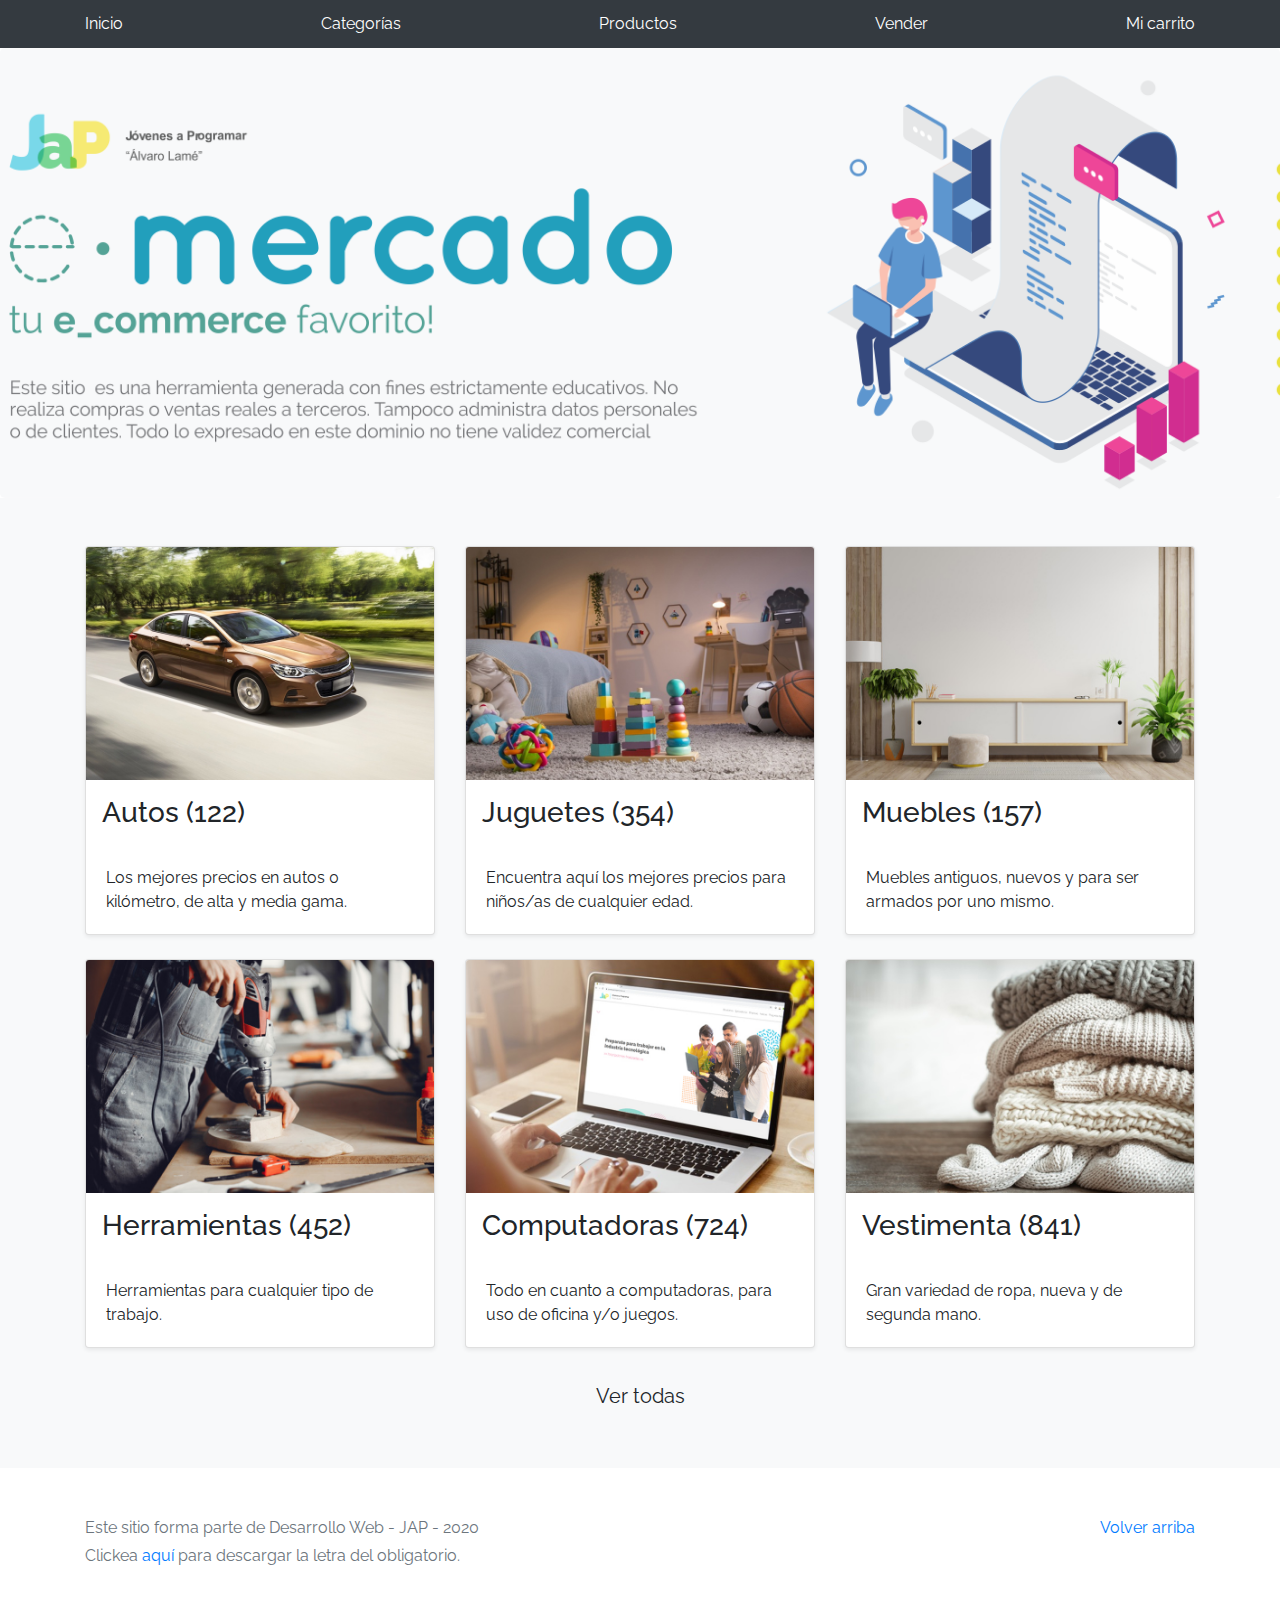
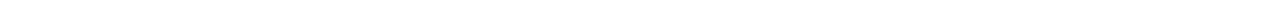
==== index.html @ a1d1731e "Commit inicial" ====
<!DOCTYPE html>
<!-- saved from url=(0049)https://getbootstrap.com/docs/4.3/examples/album/ -->
<html lang="en">
  <head>
    <meta http-equiv="Content-Type" content="text/html; charset=UTF-8">
    <meta name="viewport" content="width=device-width, initial-scale=1, shrink-to-fit=no">
    <meta name="description" content="">
    <title>eMercado - Todo lo que busques está aquí</title>

    <link rel="canonical" href="https://getbootstrap.com/docs/4.3/examples/album/">
    <link href="https://fonts.googleapis.com/css?family=Raleway:300,300i,400,400i,700,700i,900,900i" rel="stylesheet">
    <!-- Bootstrap core CSS -->
    <link href="css/bootstrap.min.css" rel="stylesheet">
    <link href="css/styles.css" rel="stylesheet">
  </head>
  <body>
    <nav class="site-header sticky-top py-1 bg-dark">
      <div class="container d-flex flex-column flex-md-row justify-content-between">
        <a class="py-2 d-none d-md-inline-block" href="index.html">Inicio</a>
        <a class="py-2 d-none d-md-inline-block" href="categories.html">Categorías</a>
        <a class="py-2 d-none d-md-inline-block" href="products.html">Productos</a>
        <a class="py-2 d-none d-md-inline-block" href="sell.html">Vender</a>
        <a class="py-2 d-none d-md-inline-block" href="cart.html">Mi carrito</a>
      </div>
    </nav>
    <main role="main">
      <section class="jumbotron text-center">
        <div class="m-5">
          <h1></h1>
        </div>
      </section>
      <div class="album py-5 bg-light">
        <div class="container">
          <div class="row">
            <div class="col-md-4">
              <a href="categories.html" class="card mb-4 shadow-sm custom-card">
                <img class="bd-placeholder-img card-img-top"  src="img/cat1.jpg">
                <h3 class="m-3">Autos (122)</h3>
                <div class="card-body">
                  <p class="card-text">Los mejores precios en autos 0 kilómetro, de alta y media gama.</p>
                </div>
              </a>
            </div>
            <div class="col-md-4">
                <a href="categories.html" class="card mb-4 shadow-sm custom-card">
                  <img class="bd-placeholder-img card-img-top" src="img/cat2.jpg">
                  <h3 class="m-3">Juguetes (354)</h3>
                  <div class="card-body">
                    <p class="card-text">Encuentra aquí los mejores precios para niños/as de cualquier edad.</p>
                  </div>
                </a>
            </div>
            <div class="col-md-4">
                <a href="categories.html" class="card mb-4 shadow-sm custom-card">
                  <img class="bd-placeholder-img card-img-top" src="img/cat3.jpg">
                  <h3 class="m-3">Muebles (157)</h3>
                  <div class="card-body">
                    <p class="card-text">Muebles antiguos, nuevos y para ser armados por uno mismo.</p>
                  </div>
                </a>
            </div>
            <div class="col-md-4">
                <a href="categories.html" class="card mb-4 shadow-sm custom-card">
                  <img class="bd-placeholder-img card-img-top" src="img/cat4.jpg">
                  <h3 class="m-3">Herramientas (452)</h3>
                  <div class="card-body">
                    <p class="card-text">Herramientas para cualquier tipo de trabajo.</p>
                  </div>
                </a>
            </div>
            <div class="col-md-4">
                <a href="categories.html" class="card mb-4 shadow-sm custom-card">
                  <img class="bd-placeholder-img card-img-top" src="img/cat5.jpg">
                  <h3 class="m-3">Computadoras (724)</h3>
                  <div class="card-body">
                    <p class="card-text">Todo en cuanto a computadoras, para uso de oficina y/o juegos.</p>
                  </div>
                </a>
            </div>
            <div class="col-md-4">
                <a href="categories.html" class="card mb-4 shadow-sm custom-card">
                  <img class="bd-placeholder-img card-img-top" src="img/cat6.jpg">
                  <h3 class="m-3">Vestimenta (841)</h3>
                  <div class="card-body">
                    <p class="card-text">Gran variedad de ropa, nueva y de segunda mano.</p>
                  </div>
                </a>
            </div>
          </div>
          <div class="row">
              <a type="button" class="btn btn-light btn-lg btn-block" href="categories.html">Ver todas</a>
          </div>
        </div>
      </div>
    </main>
    <footer class="text-muted">
      <div class="container">
        <p class="float-right">
          <a href="#">Volver arriba</a>
        </p>
        <p>Este sitio forma parte de Desarrollo Web - JAP - 2020</p>
        <p>Clickea <a target="_blank" href="Letra.pdf">aquí</a> para descargar la letra del obligatorio.</p>
      </div>
    </footer>
    <script src="js/jquery-3.4.1.min.js"></script>
    <script src="js/bootstrap.bundle.min.js"></script>
    <script src="js/init.js"></script>
  </body>
</html>
---- css/styles.css ----
.jumbotron, .card-body, .container, .site-header{
    font-family: 'Raleway', serif !important;
}

.jumbotron .display-4{
    font-weight: bold;
}

.jumbotron {
  height: 50vh;
  padding: 5em inherit;
  margin-bottom: 0;
  background-color: #53C0FB;
  background: url('../img/cover_back.png');
  background-size: cover;
  background-position: center;
  background-repeat: no-repeat;
  color: black;
  font-weight: bold;
}

@media (min-width: 768px) {
  .jumbotron {
    padding-top: 6rem;
    padding-bottom: 6rem;
  }
}

.jumbotron p:last-child {
  margin-bottom: 0;
}

.jumbotron-heading {
  font-weight: 300;
}

.jumbotron .container {
  max-width: 40rem;
  background-color: rgba(255, 255, 255, 0.5);
  border-radius: 10px;
  text-shadow: 1px 1px 2px grey;
}

.jumbotron .lead{
  font-size: 38px;
}

footer {
  padding-top: 3rem;
  padding-bottom: 3rem;
}

footer p {
  margin-bottom: .25rem;
}

.site-header a {
  color: white;
  transition: ease-in-out color .15s;
}

.light-text {
  color: white;
}

.site-header .dropdown-menu a {
  color: black;
}

.dropzone{
  border: 2px dashed #0087F7;
  border-radius: 5px;
  background: white;
}

.alert{
  position: fixed;
  top:80px;
  width: 50%;
  left: 50%;
  transform: translate(-50%, 0);
}

.lds-ring {
  display: inline-block;
  position: relative;
  width: 64px;
  height: 64px;
  top:50%;
  left: 50%;
}
.lds-ring div {
  box-sizing: border-box;
  display: block;
  position: absolute;
  width: 51px;
  height: 51px;
  margin: 6px;
  border: 6px solid #fff;
  border-radius: 50%;
  animation: lds-ring 1.2s cubic-bezier(0.5, 0, 0.5, 1) infinite;
  border-color: #fff transparent transparent transparent;
}
.lds-ring div:nth-child(1) {
  animation-delay: -0.45s;
}
.lds-ring div:nth-child(2) {
  animation-delay: -0.3s;
}
.lds-ring div:nth-child(3) {
  animation-delay: -0.15s;
}
@keyframes lds-ring {
  0% {
    transform: rotate(0deg);
  }
  100% {
    transform: rotate(360deg);
  }
}

#spinner-wrapper{
  position: fixed;
  background-color: rgba(0,0,0,0.5);
  width:100%;
  height: 100%;
  top:0;
  left:0;
  z-index: 1021;
  display: none;
}

a.custom-card,
a.custom-card:hover {
  color: inherit;
  text-decoration: inherit;
}

.checked {
  color: orange;
}
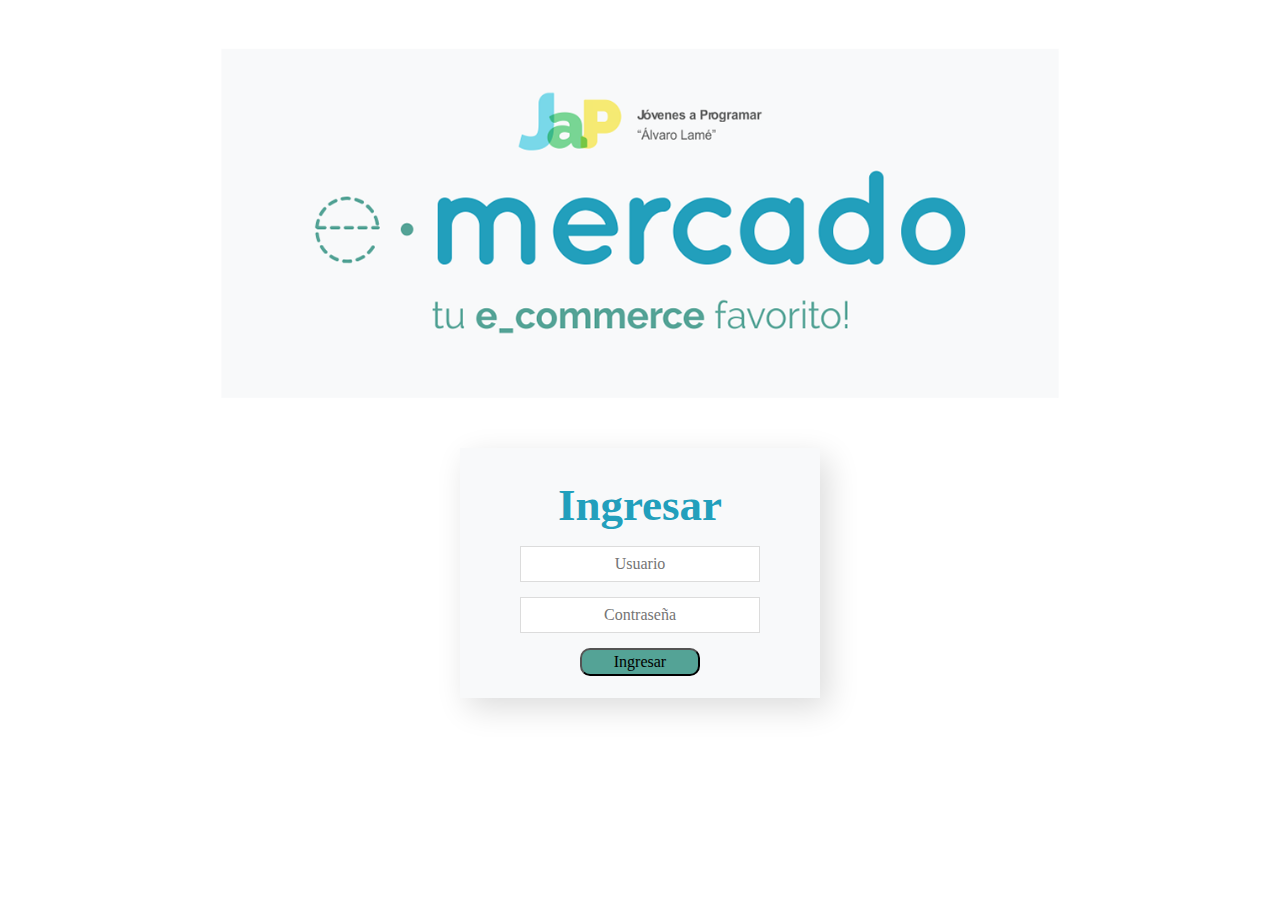
==== commit 22f16b3b: "Filtro y usuario" ====
--- a/index.html
+++ b/index.html
@@ -15,7 +15,7 @@
   </head>
   <body>
     <nav class="site-header sticky-top py-1 bg-dark">
-      <div class="container d-flex flex-column flex-md-row justify-content-between">
+      <div class="container d-flex flex-column flex-md-row justify-content-between"  id=links>
         <a class="py-2 d-none d-md-inline-block" href="index.html">Inicio</a>
         <a class="py-2 d-none d-md-inline-block" href="categories.html">Categorías</a>
         <a class="py-2 d-none d-md-inline-block" href="products.html">Productos</a>
--- a/css/styles.css
+++ b/css/styles.css
@@ -138,4 +138,81 @@
 
 .checked {
   color: orange;
+}
+
+* {
+  box-sizing: border-box;
+  margin: 0;
+  padding: 0; 
+}
+
+.form {
+width: 360px;
+height:250px;
+padding: 30px 30px;
+background-color: #f8f9fa;
+margin: auto;
+margin-top: 50px;
+box-shadow: 8px 10px 30px #dcdcdc;
+font-family:'Times New Roman', Times, serif ; 
+}
+
+.imgform{
+  height: 350px;
+}
+
+.form h1 {
+  text-align: center;
+  height: 60px;
+  font-size: 45px;
+  color: #229fbc  ;
+  font-weight: bold;
+}
+
+.login{
+  width: 80%;
+  text-align: center;
+  border: 1px solid #dcdcdc;
+  margin-bottom: 15px;
+  padding: 5px 5px;
+}
+
+.boton {
+  width: 40%;
+  background-color: #54a396  ;
+  border-radius: 10PX;
+}
+.boton:hover {
+  background-color: #229fbc;
+}
+
+.contenedor {
+  border: 1px solid #343a40
+  ;
+   margin: 40px 10px;
+   background-color: #6c757d;
+}
+
+.row {
+  padding: 20px;
+  color: white;
+}
+
+.cost {
+  font-size: 17px;
+}
+
+.precio {
+  font-weight: bold;
+}
+
+.nombre {
+  font-weight: bold;
+  font-size: 30px;
+}
+
+.listado {
+  font-size: 50px;
+  font-weight: bolder;
+  font-family: 'Franklin Gothic Medium', 'Arial Narrow', Arial, sans-serif;
 }